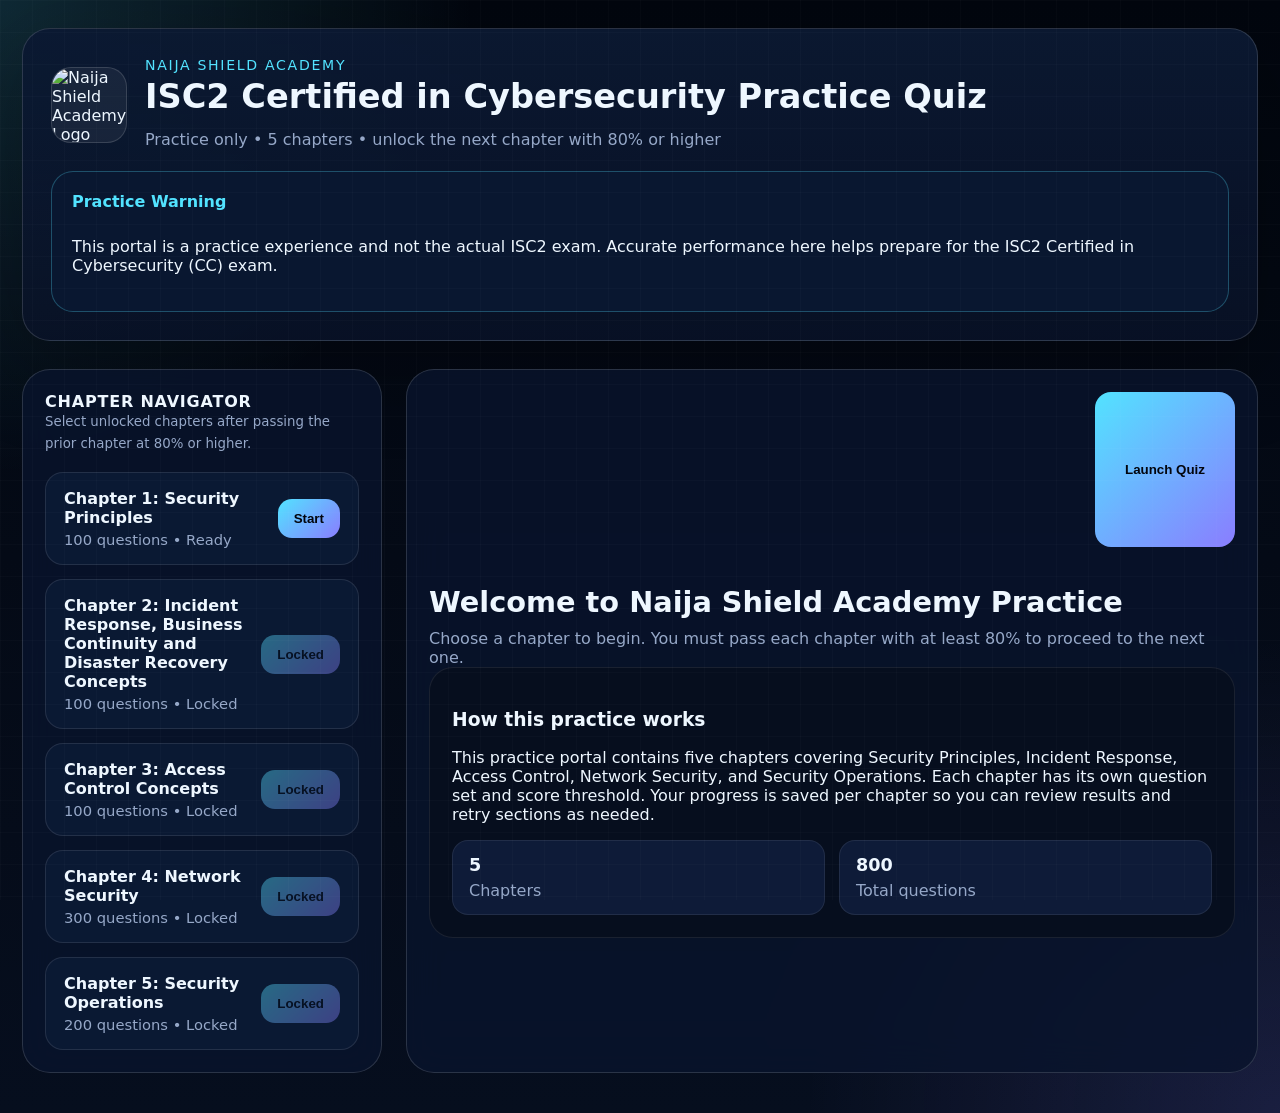
==== index.html @ ca61abff "Add files via upload jn" ====
<!DOCTYPE html>
<html lang="en">
<head>
  <meta charset="UTF-8" />
  <meta name="viewport" content="width=device-width, initial-scale=1.0" />
  <meta name="description" content="Naija Shield Academy ISC2 Certified in Cybersecurity practice portal with chapter gating, scoring, and futuristic study UI." />
  <title>Naija Shield Academy | ISC2 Certified in Cybersecurity Practice</title>
  <link rel="icon" href="Image/Preview.png" />
  <link rel="stylesheet" href="styles.css" />
</head>
<body>
  <div class="app-shell">
    <header class="hero-panel">
      <div class="brand-block">
        <img class="brand-logo" src="Image/Preview.png" alt="Naija Shield Academy Logo" />
        <div>
          <p class="eyebrow">Naija Shield Academy</p>
          <h1>ISC2 Certified in Cybersecurity Practice Quiz</h1>
          <p class="subtitle">Practice only • 5 chapters • unlock the next chapter with 80% or higher</p>
        </div>
      </div>
      <div class="warning-card">
        <strong>Practice Warning</strong>
        <p>This portal is a practice experience and not the actual ISC2 exam. Accurate performance here helps prepare for the ISC2 Certified in Cybersecurity (CC) exam.</p>
      </div>
    </header>

    <main class="main-grid">
      <aside class="nav-panel glass-panel">
        <div class="nav-heading">
          <span>Chapter Navigator</span>
          <small>Select unlocked chapters after passing the prior chapter at 80% or higher.</small>
        </div>
        <div id="chapterList" class="chapter-list"></div>
      </aside>

      <section class="content-panel glass-panel">
        <div class="page-actions">
          <button class="control-button primary" id="launchQuizButton">Launch Quiz</button>
        </div>
        <div id="pageContent"></div>
      </section>
    </main>
  </div>

  <template id="chapterCardTemplate">
    <article class="chapter-card">
      <div>
        <h3 class="chapter-title"></h3>
        <p class="chapter-meta"></p>
      </div>
      <button class="chapter-action">Start</button>
    </article>
  </template>

  <script src="script.js"></script>
</body>
</html>
---- styles.css ----
:root {
  color-scheme: dark;
  --bg: #050912;
  --surface: rgba(9, 20, 45, 0.82);
  --surface-strong: rgba(14, 30, 62, 0.96);
  --text: #eef7ff;
  --muted: #96a8c8;
  --accent: #52e3ff;
  --accent-2: #8a7dff;
  --glow: rgba(82, 227, 255, 0.2);
  --border: rgba(255, 255, 255, 0.14);
  --shadow: 0 24px 90px rgba(0, 0, 0, 0.28);
}

* {
  box-sizing: border-box;
}

html, body {
  margin: 0;
  min-height: 100%;
  background: radial-gradient(circle at top left, rgba(82, 227, 255, 0.16), transparent 28%),
    radial-gradient(circle at bottom right, rgba(138, 125, 255, 0.15), transparent 28%),
    linear-gradient(180deg, #02060e 0%, #060e1e 100%);
  color: var(--text);
  font-family: Inter, ui-sans-serif, system-ui, -apple-system, BlinkMacSystemFont, "Segoe UI", sans-serif;
}

body::after {
  content: "";
  position: fixed;
  inset: 0;
  background: repeating-linear-gradient(90deg, rgba(255,255,255,0.02) 0, rgba(255,255,255,0.02) 1px, transparent 1px, transparent 32px),
    repeating-linear-gradient(180deg, rgba(255,255,255,0.02) 0, rgba(255,255,255,0.02) 1px, transparent 1px, transparent 32px);
  pointer-events: none;
}

.app-shell {
  max-width: 1440px;
  margin: 0 auto;
  padding: 28px 22px 40px;
}

.hero-panel {
  display: grid;
  gap: 18px;
  padding: 28px;
  border: 1px solid var(--border);
  border-radius: 28px;
  background: linear-gradient(180deg, rgba(11, 25, 50, 0.96), rgba(9, 18, 40, 0.84));
  box-shadow: var(--shadow);
}

.brand-block {
  display: flex;
  gap: 18px;
  align-items: center;
}

.brand-logo {
  width: 76px;
  height: 76px;
  border-radius: 20px;
  border: 1px solid rgba(255,255,255,0.14);
  background: rgba(255,255,255,0.06);
  object-fit: contain;
}

.eyebrow {
  margin: 0 0 6px;
  color: var(--accent);
  font-size: 0.88rem;
  letter-spacing: 0.12em;
  text-transform: uppercase;
}

.hero-panel h1 {
  margin: 0;
  font-size: clamp(2.1rem, 2.5vw, 3.2rem);
  line-height: 1.05;
}

.subtitle {
  margin: 12px 0 0;
  color: var(--muted);
  max-width: 720px;
  line-height: 1.7;
}

.warning-card {
  display: grid;
  gap: 10px;
  padding: 20px;
  border-radius: 22px;
  border: 1px solid rgba(82, 227, 255, 0.28);
  background: rgba(10, 24, 49, 0.92);
}

.warning-card strong {
  color: var(--accent);
  font-size: 1rem;
}

.main-grid {
  display: grid;
  grid-template-columns: minmax(300px, 360px) 1fr;
  gap: 24px;
  margin-top: 28px;
}

.glass-panel {
  padding: 22px;
  border: 1px solid var(--border);
  border-radius: 28px;
  background: var(--surface);
  -webkit-backdrop-filter: blur(18px);
  backdrop-filter: blur(18px);
}

.nav-panel {
  display: flex;
  flex-direction: column;
  gap: 18px;
}

.nav-heading span {
  display: block;
  font-weight: 700;
  letter-spacing: 0.05em;
  text-transform: uppercase;
}

.nav-heading small {
  color: var(--muted);
  line-height: 1.6;
}

.chapter-list {
  display: grid;
  gap: 14px;
}

.chapter-card {
  display: flex;
  justify-content: space-between;
  align-items: center;
  gap: 16px;
  padding: 16px 18px;
  border-radius: 18px;
  border: 1px solid rgba(255,255,255,0.1);
  background: rgba(12, 27, 54, 0.88);
}

.chapter-card h3 {
  margin: 0 0 4px;
  font-size: 1rem;
}

.chapter-meta {
  margin: 0;
  color: var(--muted);
  font-size: 0.92rem;
}

.chapter-action {
  border: none;
  padding: 12px 16px;
  border-radius: 14px;
  background: linear-gradient(135deg, var(--accent), var(--accent-2));
  color: #02050d;
  font-weight: 700;
  cursor: pointer;
  transition: transform 0.18s ease, opacity 0.18s ease;
}

.chapter-action:disabled {
  opacity: 0.4;
  cursor: not-allowed;
}

.chapter-action:hover:not(:disabled) {
  transform: translateY(-1px);
}

.content-panel {
  min-height: 680px;
  display: grid;
  gap: 20px;
}

.page-heading {
  display: grid;
  gap: 10px;
}

.page-heading h2 {
  margin: 0;
  font-size: clamp(1.8rem, 2vw, 2.5rem);
}

.page-heading p {
  margin: 0;
  color: var(--muted);
}

.panel-card {
  padding: 22px;
  border-radius: 24px;
  background: rgba(7, 15, 30, 0.9);
  border: 1px solid rgba(255,255,255,0.08);
}

.page-actions {
  display: flex;
  justify-content: flex-end;
  margin-bottom: 18px;
}

.page-actions .control-button {
  min-width: 140px;
}

.stats-grid {
  display: grid;
  grid-template-columns: repeat(2, minmax(0, 1fr));
  gap: 14px;
}

.stat-pill {
  padding: 14px 16px;
  border-radius: 16px;
  background: rgba(15, 29, 58, 0.96);
  border: 1px solid rgba(255,255,255,0.08);
}

.stat-pill strong {
  display: block;
  font-size: 1.1rem;
  margin-bottom: 6px;
}

.stat-pill span {
  color: var(--muted);
}

.question-card {
  padding: 24px;
  border-radius: 24px;
  background: rgba(8, 16, 32, 0.92);
  border: 1px solid rgba(255,255,255,0.08);
  display: grid;
  gap: 18px;
}

.question-card h3 {
  margin: 0;
  font-size: 1.05rem;
}

.options-grid {
  display: grid;
  gap: 12px;
}

.option-button {
  width: 100%;
  padding: 16px 18px;
  border-radius: 18px;
  border: 1px solid rgba(255,255,255,0.1);
  background: rgba(255,255,255,0.04);
  color: var(--text);
  text-align: left;
  cursor: pointer;
  transition: transform 0.15s ease, background 0.15s ease;
}

.option-button:hover {
  transform: translateY(-1px);
  background: rgba(82, 227, 255, 0.12);
}

.option-button.selected {
  border-color: rgba(82, 227, 255, 0.45);
  background: rgba(82, 227, 255, 0.16);
}

.controls-row {
  display: flex;
  flex-wrap: wrap;
  justify-content: space-between;
  gap: 12px;
  align-items: center;
}

.control-button {
  border: none;
  padding: 14px 18px;
  border-radius: 16px;
  background: rgba(82, 227, 255, 0.16);
  color: var(--text);
  font-weight: 700;
  cursor: pointer;
}

.control-button.primary {
  background: linear-gradient(135deg, var(--accent), var(--accent-2));
  color: #02050d;
}

.control-button:disabled {
  opacity: 0.45;
  cursor: not-allowed;
}

.result-banner {
  padding: 20px 22px;
  border-radius: 18px;
  display: grid;
  gap: 10px;
  border: 1px solid rgba(255,255,255,0.1);
}

.result-banner.pass {
  background: rgba(34, 96, 69, 0.18);
  border-color: rgba(82, 227, 255, 0.22);
}

.result-banner.fail {
  background: rgba(102, 28, 42, 0.18);
  border-color: rgba(255, 71, 110, 0.22);
}

.result-banner strong {
  display: block;
  font-size: 1.05rem;
}

@media (max-width: 1080px) {
  .main-grid {
    grid-template-columns: 1fr;
  }
}

@media (max-width: 720px) {
  .app-shell {
    padding: 18px 16px 28px;
  }
  .hero-panel {
    padding: 20px;
  }
  .chapter-card {
    flex-direction: column;
    align-items: stretch;
  }
  .controls-row {
    flex-direction: column;
    align-items: stretch;
  }
}
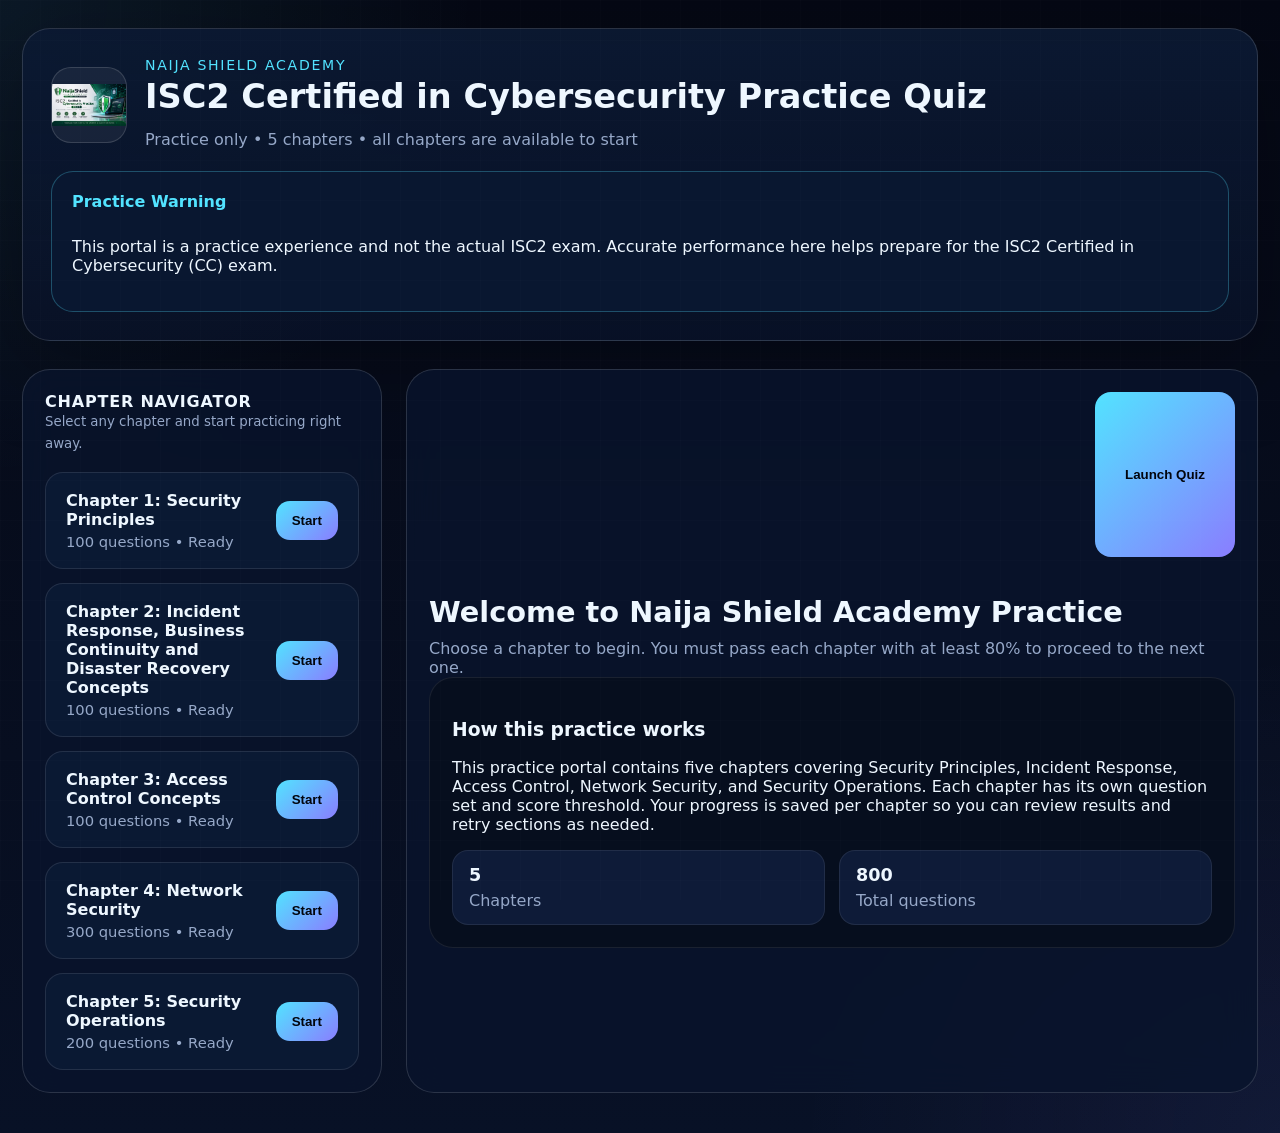
==== commit 7a7cdba5: "Add files via upload" ====
--- a/index.html
+++ b/index.html
@@ -16,7 +16,7 @@
         <div>
           <p class="eyebrow">Naija Shield Academy</p>
           <h1>ISC2 Certified in Cybersecurity Practice Quiz</h1>
-          <p class="subtitle">Practice only • 5 chapters • unlock the next chapter with 80% or higher</p>
+          <p class="subtitle">Practice only • 5 chapters • all chapters are available to start</p>
         </div>
       </div>
       <div class="warning-card">
@@ -29,7 +29,7 @@
       <aside class="nav-panel glass-panel">
         <div class="nav-heading">
           <span>Chapter Navigator</span>
-          <small>Select unlocked chapters after passing the prior chapter at 80% or higher.</small>
+          <small>Select any chapter and start practicing right away.</small>
         </div>
         <div id="chapterList" class="chapter-list"></div>
       </aside>
--- a/styles.css
+++ b/styles.css
@@ -19,9 +19,9 @@
 html, body {
   margin: 0;
   min-height: 100%;
-  background: radial-gradient(circle at top left, rgba(82, 227, 255, 0.16), transparent 28%),
-    radial-gradient(circle at bottom right, rgba(138, 125, 255, 0.15), transparent 28%),
-    linear-gradient(180deg, #02060e 0%, #060e1e 100%);
+  background: radial-gradient(circle at top left, rgba(82, 227, 255, 0.08), transparent 28%),
+    radial-gradient(circle at bottom right, rgba(138, 125, 255, 0.08), transparent 28%),
+    linear-gradient(180deg, #050814 0%, #081126 100%);
   color: var(--text);
   font-family: Inter, ui-sans-serif, system-ui, -apple-system, BlinkMacSystemFont, "Segoe UI", sans-serif;
 }
@@ -30,8 +30,8 @@
   content: "";
   position: fixed;
   inset: 0;
-  background: repeating-linear-gradient(90deg, rgba(255,255,255,0.02) 0, rgba(255,255,255,0.02) 1px, transparent 1px, transparent 32px),
-    repeating-linear-gradient(180deg, rgba(255,255,255,0.02) 0, rgba(255,255,255,0.02) 1px, transparent 1px, transparent 32px);
+  background: repeating-linear-gradient(90deg, rgba(255,255,255,0.01) 0, rgba(255,255,255,0.01) 1px, transparent 1px, transparent 40px),
+    repeating-linear-gradient(180deg, rgba(255,255,255,0.01) 0, rgba(255,255,255,0.01) 1px, transparent 1px, transparent 40px);
   pointer-events: none;
 }
 
@@ -108,6 +108,20 @@
   margin-top: 28px;
 }
 
+.exam-grid {
+  grid-template-columns: 1fr;
+}
+
+.exam-shell {
+  max-width: 1100px;
+}
+
+.exam-panel {
+  max-width: 1024px;
+  margin: 0 auto;
+  width: 100%;
+}
+
 .glass-panel {
   padding: 22px;
   border: 1px solid var(--border);
@@ -141,14 +155,47 @@
 }
 
 .chapter-card {
-  display: flex;
-  justify-content: space-between;
+  display: grid;
+  grid-template-columns: 1fr auto;
   align-items: center;
   gap: 16px;
   padding: 16px 18px;
   border-radius: 18px;
   border: 1px solid rgba(255,255,255,0.1);
   background: rgba(12, 27, 54, 0.88);
+}
+
+.chapter-card.expanded {
+  grid-template-columns: 1fr;
+  align-items: start;
+}
+
+.chapter-summary {
+  display: flex;
+  justify-content: space-between;
+  align-items: center;
+  gap: 16px;
+  width: 100%;
+}
+
+.chapter-card.expanded .chapter-summary {
+  position: sticky;
+  top: 0;
+  z-index: 1;
+  background: rgba(12, 27, 54, 0.98);
+  padding: 18px 20px 12px;
+  border-bottom: 1px solid rgba(255,255,255,0.08);
+}
+
+.chapter-body {
+  grid-column: 1 / -1;
+  width: 100%;
+  display: none;
+  margin-top: 12px;
+}
+
+.chapter-card.expanded .chapter-body {
+  display: block;
 }
 
 .chapter-card h3 {
@@ -213,6 +260,8 @@
 .page-actions {
   display: flex;
   justify-content: flex-end;
+  flex-wrap: wrap;
+  gap: 12px;
   margin-bottom: 18px;
 }
 
@@ -224,6 +273,33 @@
   display: grid;
   grid-template-columns: repeat(2, minmax(0, 1fr));
   gap: 14px;
+}
+
+.content-panel {
+  min-height: 640px;
+}
+
+.exam-panel {
+  max-width: 1100px;
+  margin: 0 auto;
+  width: 100%;
+}
+
+.exam-actions {
+  justify-content: flex-end;
+}
+
+.chapter-card {
+  padding: 18px 20px;
+}
+
+.chapter-body {
+  padding-top: 12px;
+  border-top: 1px solid rgba(255,255,255,0.08);
+}
+
+.chapter-card.expanded {
+  margin-bottom: 8px;
 }
 
 .stat-pill {
@@ -339,21 +415,73 @@
   .main-grid {
     grid-template-columns: 1fr;
   }
+
+  .content-panel {
+    min-height: auto;
+  }
 }
 
 @media (max-width: 720px) {
   .app-shell {
-    padding: 18px 16px 28px;
-  }
+    padding: 16px 14px 24px;
+  }
+
   .hero-panel {
-    padding: 20px;
-  }
+    padding: 18px;
+  }
+
+  .brand-block {
+    flex-direction: column;
+    align-items: flex-start;
+  }
+
+  .brand-logo {
+    width: 64px;
+    height: 64px;
+  }
+
+  .main-grid {
+    gap: 18px;
+  }
+
   .chapter-card {
+    grid-template-columns: 1fr;
+  }
+
+  .chapter-summary {
     flex-direction: column;
     align-items: stretch;
   }
+
+  .chapter-action {
+    width: 100%;
+    justify-content: center;
+  }
+
+  .chapter-card.expanded .chapter-summary {
+    position: static;
+    padding: 0;
+    border-bottom: none;
+    background: transparent;
+  }
+
   .controls-row {
     flex-direction: column;
     align-items: stretch;
   }
-}
+
+  .page-actions {
+    justify-content: flex-start;
+  }
+
+  .page-heading h2 {
+    font-size: 1.8rem;
+  }
+
+  .subtitle,
+  .warning-card p,
+  .chapter-meta,
+  .page-heading p {
+    font-size: 0.95rem;
+  }
+}
